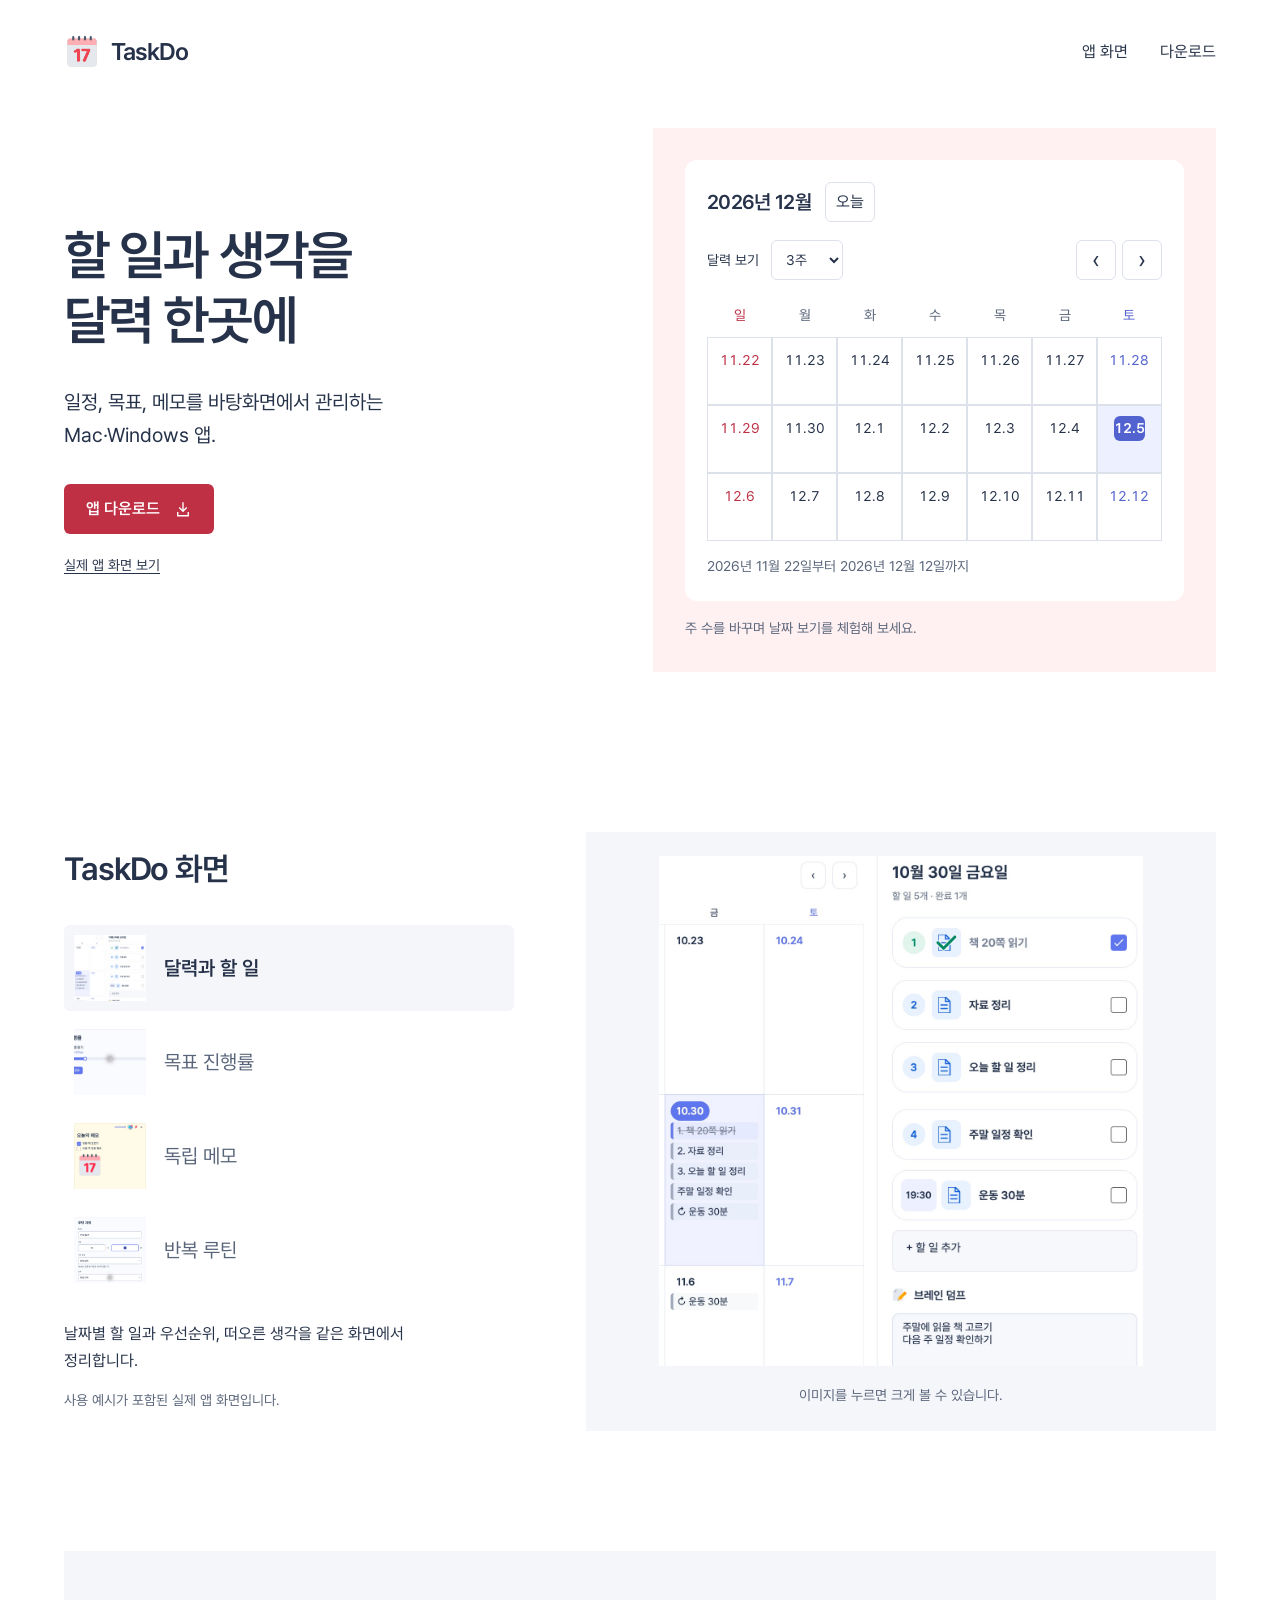
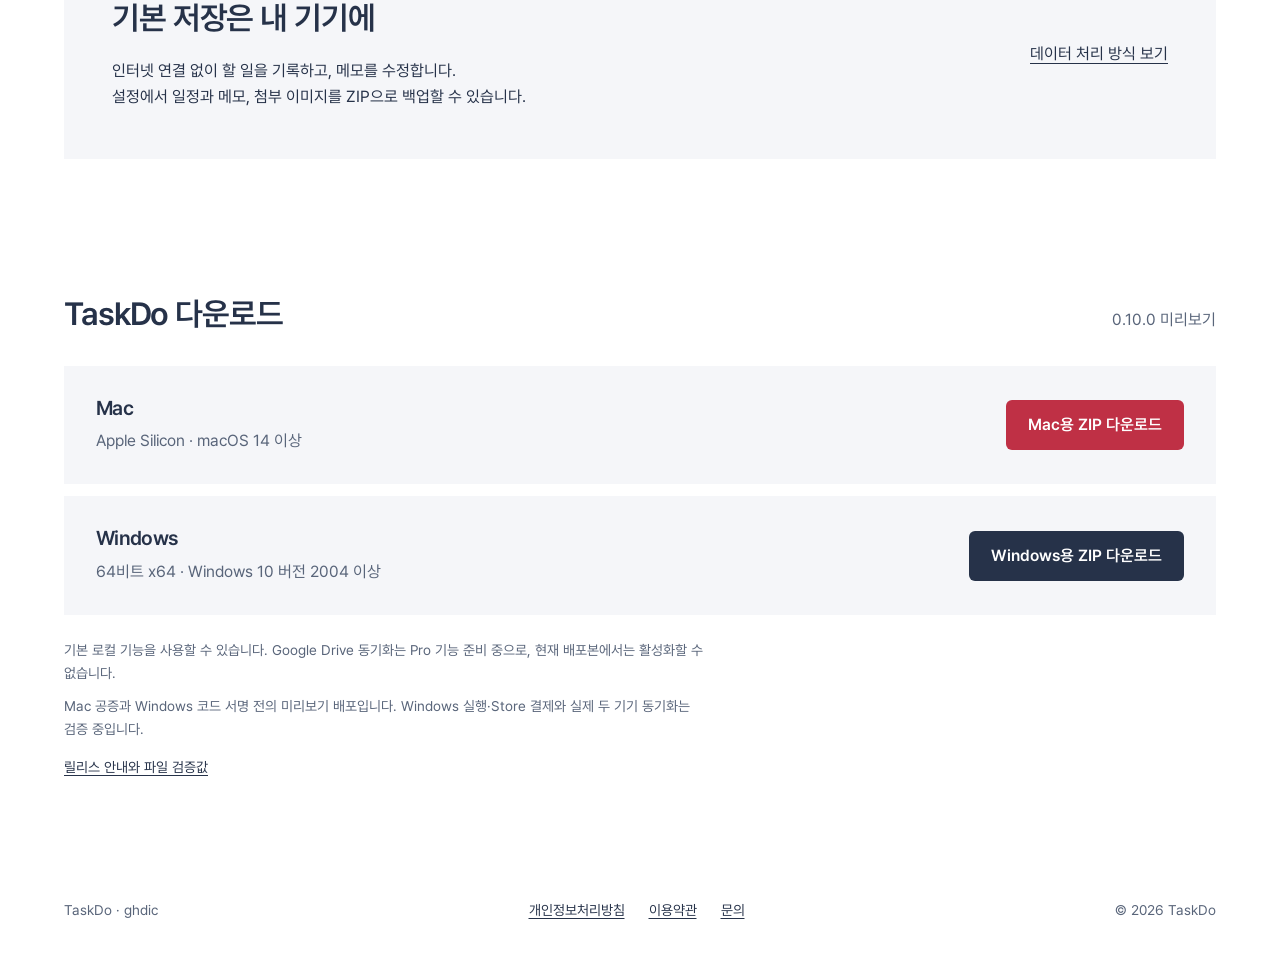
==== index.html @ 5a756013 "feat: add TaskDo homepage, privacy, terms and download links" ====
<!doctype html>
<html lang="ko">
<head>
  <meta charset="utf-8">
  <meta name="viewport" content="width=device-width, initial-scale=1">
  <meta name="description" content="할 일과 목표, 생각과 메모를 바탕화면에서 관리하는 Mac·Windows 앱 TaskDo.">
  <meta name="color-scheme" content="light">
  <meta name="theme-color" content="#ffffff">
  <meta http-equiv="Content-Security-Policy" content="default-src 'self'; script-src 'self'; style-src 'self'; img-src 'self'; font-src 'self'; connect-src 'none'; object-src 'none'; base-uri 'self'; form-action 'none'">
  <title>TaskDo | 달력, 할 일, 메모</title>
  <link rel="canonical" href="https://ghdic.github.io/taskdo-web/">
  <link rel="icon" type="image/png" href="assets/taskdo.png">
  <link rel="stylesheet" href="assets/site.css">
  <meta property="og:title" content="TaskDo | 달력, 할 일, 메모">
  <meta property="og:description" content="할 일과 목표, 생각과 메모를 바탕화면에서 관리하는 Mac·Windows 앱 TaskDo.">
  <meta property="og:type" content="website">
  <meta property="og:url" content="https://ghdic.github.io/taskdo-web/">
  <meta property="og:image" content="https://ghdic.github.io/taskdo-web/assets/taskdo.png">
</head>
<body>
<a class="skip-link" href="#main">본문으로 이동</a>
<header class="site-header wrap">
  <a class="brand" href="./" aria-label="TaskDo 홈"><img src="assets/taskdo.png" width="36" height="36" alt="">TaskDo</a>
  <nav aria-label="주 메뉴"><a href="#screens">앱 화면</a><a href="#download">다운로드</a></nav>
</header>
<main id="main">
  <section class="hero wrap" aria-labelledby="hero-title">
    <div class="hero-copy">
      <h1 id="hero-title">할 일과 생각을<br>달력 한곳에</h1>
      <p>일정, 목표, 메모를 바탕화면에서 관리하는<br class="desktop-break"> Mac·Windows 앱.</p>
      <a class="button" href="#download">앱 다운로드 <svg aria-hidden="true" width="18" height="18" viewBox="0 0 24 24" fill="none" stroke="currentColor" stroke-width="1.8"><path d="M12 3v12m-5-5 5 5 5-5M5 16v5h14v-5"/></svg></a>
      <a class="quiet-link" href="#screens">실제 앱 화면 보기</a>
    </div>
    <div class="calendar-stage">
      <div class="calendar-demo" data-ui data-weeks="3">
        <div class="calendar-heading"><h2 id="calendar-month">달력</h2><button type="button" id="calendar-today">오늘</button></div>
        <div class="calendar-controls">
          <label for="week-count">달력 보기 <select id="week-count"><option value="1">1주</option><option value="2">2주</option><option value="3" selected>3주</option><option value="4">4주</option></select></label>
          <div class="week-navigation"><button type="button" id="previous-week" aria-label="이전 한 주">‹</button><button type="button" id="next-week" aria-label="다음 한 주">›</button></div>
        </div>
        <div class="weekdays" aria-hidden="true"><span>일</span><span>월</span><span>화</span><span>수</span><span>목</span><span>금</span><span>토</span></div>
        <div id="calendar-days" class="calendar-days" aria-label="날짜 보기"></div>
        <p class="calendar-range" id="calendar-range" aria-live="polite">앱에서 1주부터 4주까지 선택할 수 있습니다.</p>
      </div>
      <noscript><p>달력 체험에는 JavaScript가 필요합니다. 다운로드와 정책 페이지는 그대로 사용할 수 있습니다.</p></noscript>
      <p class="preview-note">주 수를 바꾸며 날짜 보기를 체험해 보세요.</p>
    </div>
  </section>

  <section id="screens" class="showcase wrap" aria-labelledby="screens-title">
    <div class="showcase-copy">
      <h2 id="screens-title">TaskDo 화면</h2>
      <div class="screen-tabs" role="tablist" aria-label="앱 기능 화면" aria-orientation="vertical">
        <button type="button" id="tab-tasks" role="tab" aria-selected="true" aria-controls="screen-panel" data-screen="tasks"><img src="assets/screens/tasks.png" alt="" width="72" height="66" loading="lazy"><span>달력과 할 일</span></button>
        <button type="button" id="tab-goals" role="tab" aria-selected="false" aria-controls="screen-panel" tabindex="-1" data-screen="goals"><img src="assets/screens/goals.png" alt="" width="72" height="66" loading="lazy"><span>목표 진행률</span></button>
        <button type="button" id="tab-memo" role="tab" aria-selected="false" aria-controls="screen-panel" tabindex="-1" data-screen="memo"><img src="assets/screens/memo.png" alt="" width="72" height="66" loading="lazy"><span>독립 메모</span></button>
        <button type="button" id="tab-routine" role="tab" aria-selected="false" aria-controls="screen-panel" tabindex="-1" data-screen="routine"><img src="assets/screens/routine.png" alt="" width="72" height="66" loading="lazy"><span>반복 루틴</span></button>
      </div>
      <p id="screen-description">날짜별 할 일과 우선순위, 떠오른 생각을 같은 화면에서 정리합니다.</p>
      <p class="note">사용 예시가 포함된 실제 앱 화면입니다.</p>
    </div>
    <figure id="screen-panel" role="tabpanel" aria-labelledby="tab-tasks" tabindex="0">
      <a id="full-screen-link" href="assets/screens/tasks.png" target="_blank" rel="noopener" aria-label="앱 화면 원본 크게 보기"><img id="feature-screen" src="assets/screens/tasks.png" width="1196" height="1260" alt="달력 옆에 날짜별 할 일과 브레인 덤프를 표시한 TaskDo 화면" loading="lazy"></a>
      <figcaption>이미지를 누르면 크게 볼 수 있습니다.</figcaption>
    </figure>
  </section>

  <section class="local-first wrap" aria-labelledby="local-title">
    <div><h2 id="local-title">기본 저장은 내 기기에</h2><p>인터넷 연결 없이 할 일을 기록하고, 메모를 수정합니다.<br>설정에서 일정과 메모, 첨부 이미지를 ZIP으로 백업할 수 있습니다.</p></div>
    <a class="text-link" href="privacy/">데이터 처리 방식 보기</a>
  </section>

  <section id="download" class="downloads wrap" aria-labelledby="download-title">
    <div class="download-heading"><h2 id="download-title">TaskDo 다운로드</h2><p>0.10.0 미리보기</p></div>
    <div class="download-list">
      <div class="download-row"><div><h3>Mac</h3><p>Apple Silicon · macOS 14 이상</p></div><a class="button" href="https://github.com/ghdic/taskdo-web/releases/download/v0.10.0/TaskDo-0.10.0-macos-arm64.zip">Mac용 ZIP 다운로드</a></div>
      <div class="download-row"><div><h3>Windows</h3><p>64비트 x64 · Windows 10 버전 2004 이상</p></div><a class="button button-secondary" href="https://github.com/ghdic/taskdo-web/releases/download/v0.10.0/TaskDo-0.10.0-windows-x64.zip">Windows용 ZIP 다운로드</a></div>
    </div>
    <div class="release-notes"><p>기본 로컬 기능을 사용할 수 있습니다. Google Drive 동기화는 Pro 기능 준비 중으로, 현재 배포본에서는 활성화할 수 없습니다.</p><p>Mac 공증과 Windows 코드 서명 전의 미리보기 배포입니다. Windows 실행·Store 결제와 실제 두 기기 동기화는 검증 중입니다.</p><a href="https://github.com/ghdic/taskdo-web/releases/tag/v0.10.0">릴리스 안내와 파일 검증값</a></div>
  </section>
</main>
<footer class="site-footer wrap">
  <p>TaskDo · ghdic</p>
  <nav aria-label="정책 및 문의"><a href="privacy/">개인정보처리방침</a><a href="terms/">이용약관</a><a href="mailto:ghdic77@gmail.com">문의</a></nav>
  <p>© 2026 TaskDo</p>
</footer>
<script src="assets/site.js" defer></script>
</body>
</html>
---- assets/site.css ----
@font-face { font-family: Pretendard; src: url("fonts/Pretendard-Regular.otf") format("opentype"); font-style: normal; font-weight: 400; font-display: swap; }
@font-face { font-family: Pretendard; src: url("fonts/Pretendard-SemiBold.otf") format("opentype"); font-style: normal; font-weight: 600 800; font-display: swap; }
:root { --bg: #ffffff; --surface: #f5f6f9; --stage: #fff0f2; --ink: #263249; --muted: #59657a; --accent: #bf3045; --line: #dce1ea; --app-accent: #5262ce; --app-selected: #edf0ff; --radius: 6px; --small: .875rem; --body: 1rem; --lead: 1.25rem; --section: 2rem; --display: clamp(2.5rem,4.2vw,3.75rem); --space: clamp(24px,5vw,80px); }
* { box-sizing: border-box; }
html { scroll-behavior: smooth; scroll-padding-top: 24px; }
body { margin: 0; background: var(--bg); color: var(--ink); font: 400 var(--body)/1.65 Pretendard, "Apple SD Gothic Neo", "Malgun Gothic", sans-serif; word-break: keep-all; overflow-wrap: anywhere; }
a { color: inherit; text-underline-offset: .24em; }
button,select { font: inherit; }
button,a,select { -webkit-tap-highlight-color: transparent; }
button { cursor: pointer; }
button:disabled { cursor: default; }
button:focus-visible,a:focus-visible,select:focus-visible,[tabindex]:focus-visible { outline: 3px solid var(--accent); outline-offset: 5px; }
img { display: block; max-width: 100%; }
h1,h2,h3,p,figure { margin: 0; }
h1,h2,h3 { font-weight: 600; line-height: 1.22; letter-spacing: -.035em; }
h1 { font-size: var(--display); }
h2 { font-size: var(--section); }
h3 { font-size: var(--lead); }
.wrap { width: min(1280px,calc(100% - var(--space)*2)); margin-inline: auto; }
.site-header { display: flex; align-items: center; justify-content: space-between; min-height: 104px; gap: 24px; }
.brand { display: inline-flex; align-items: center; gap: 11px; font-size: 24px; line-height: 1; font-weight: 600; letter-spacing: -.04em; text-decoration: none; }
.site-header nav { display: flex; gap: 32px; }
.site-header nav a { padding-block: 12px; text-decoration: none; }
.site-header nav a:hover,.site-footer a:hover { color: var(--accent); }
.hero { display: grid; grid-template-columns: 1fr 1.04fr; align-items: stretch; min-height: 600px; padding-block: 24px 64px; gap: 48px; }
.hero-copy { align-self: center; padding-block: 48px; }
.hero-copy > p { margin-top: 32px; max-width: 33ch; font-size: var(--lead); }
.button { display: inline-flex; justify-content: center; align-items: center; gap: 14px; min-height: 48px; padding: 12px 22px; border-radius: var(--radius); border: 0; background: var(--accent); color: var(--bg); font-weight: 600; text-decoration: none; transition: background-color 160ms ease-out,transform 160ms ease-out; }
.button:hover { background: #a92539; transform: translateY(-2px); }
.hero-copy .button { margin-top: 32px; }
.quiet-link { display: block; width: fit-content; margin-top: 20px; font-size: var(--small); }
.calendar-stage { background: var(--stage); padding: 32px; display: flex; flex-direction: column; justify-content: center; }
[data-ui] { background: var(--bg); border-radius: 12px; padding: 22px; }
[data-ui] h2 { font-size: var(--lead); }
[data-ui] .calendar-heading { display: flex; align-items: center; gap: 14px; }
[data-ui] button,[data-ui] select { min-height: 40px; padding: 6px 10px; border: 1px solid var(--line); border-radius: var(--radius); color: var(--ink); background: var(--bg); }
[data-ui] button:hover { background: var(--surface); }
[data-ui] .calendar-controls { display: flex; align-items: center; justify-content: space-between; gap: 16px; margin: 18px 0 14px; font-size: var(--small); }
[data-ui] select { margin-left: 8px; min-width: 72px; }
[data-ui] .week-navigation { display: flex; gap: 6px; }
[data-ui] .week-navigation button { width: 40px; font-size: 24px; line-height: 1; }
[data-ui] .weekdays { display: grid; grid-template-columns: repeat(7,minmax(0,1fr)); text-align: center; font-size: var(--small); color: var(--muted); padding-block: 10px; }
[data-ui] .weekdays span:first-child { color: var(--accent); }
[data-ui] .weekdays span:last-child { color: var(--app-accent); }
[data-ui] .calendar-days { display: grid; grid-template-columns: repeat(7,minmax(0,1fr)); grid-auto-rows: minmax(68px,1fr); min-height: 204px; }
[data-ui] .calendar-day { padding: 10px 4px; text-align: center; border: .5px solid var(--line); font-size: var(--small); font-variant-numeric: tabular-nums; }
[data-ui] .calendar-day:nth-child(7n+1) { color: var(--accent); }
[data-ui] .calendar-day:nth-child(7n) { color: var(--app-accent); }
[data-ui] .calendar-day.is-today { background: var(--app-selected); font-weight: 600; }
[data-ui] .calendar-day time { display: inline-flex; min-width: 25px; height: 25px; align-items: center; justify-content: center; }
[data-ui] .is-today time { color: var(--bg); background: var(--app-accent); border-radius: var(--radius); }
.calendar-range { margin-top: 14px; font-size: var(--small); color: var(--muted); }
.preview-note { margin-top: 16px; font-size: var(--small); color: var(--muted); }
.showcase { display: grid; grid-template-columns: 5fr 7fr; gap: 72px; align-items: center; padding-block: 96px; }
.showcase h2 { margin-bottom: 36px; }
.screen-tabs { display: flex; flex-direction: column; gap: 8px; }
.screen-tabs button { display: flex; align-items: center; gap: 18px; padding: 10px; border: 0; border-radius: var(--radius); background: transparent; color: var(--muted); text-align: left; font-size: var(--lead); transition: background-color 160ms ease-out,color 160ms ease-out; }
.screen-tabs button[aria-selected="true"] { background: var(--surface); color: var(--ink); font-weight: 600; }
.screen-tabs button:hover { color: var(--ink); background: var(--surface); }
.screen-tabs img { width: 72px; height: 66px; object-fit: cover; object-position: top; }
#screen-description { margin-top: 28px; max-width: 34ch; min-height: 54px; }
.note { margin-top: 14px; font-size: var(--small); color: var(--muted); }
.showcase figure { background: var(--surface); padding: 24px; min-height: 550px; display: flex; flex-direction: column; justify-content: center; }
.showcase figure a { display: block; }
#feature-screen { width: 100%; height: 510px; object-fit: contain; }
figcaption { margin-top: 18px; color: var(--muted); text-align: center; font-size: var(--small); }
.local-first { display: flex; align-items: center; justify-content: space-between; gap: 40px; background: var(--surface); padding: 48px; margin-block: 24px 64px; }
.local-first p { margin-top: 20px; }
.text-link { flex-shrink: 0; }
.downloads { padding-block: 72px; }
.download-heading { display: flex; align-items: baseline; justify-content: space-between; gap: 20px; }
.download-heading > p { color: var(--muted); }
.download-list { margin-top: 32px; display: grid; gap: 12px; }
.download-row { display: flex; align-items: center; justify-content: space-between; gap: 24px; background: var(--surface); padding: 30px 32px; }
.download-row p { margin-top: 8px; color: var(--muted); }
.button-secondary { background: var(--ink); }
.button-secondary:hover { background: #162137; }
.release-notes { margin-top: 24px; max-width: 80ch; font-size: var(--small); color: var(--muted); }
.release-notes p + p { margin-top: 10px; }
.release-notes a { display: inline-block; margin-top: 14px; color: var(--ink); }
.site-footer { display: flex; align-items: center; justify-content: space-between; flex-wrap: wrap; gap: 24px; padding-block: 40px; font-size: var(--small); color: var(--muted); }
.site-footer nav { display: flex; flex-wrap: wrap; gap: 24px; color: var(--ink); }
.site-footer a { padding-block: 8px; }
.skip-link { position: fixed; top: 12px; left: 12px; padding: 12px 18px; background: var(--ink); color: var(--bg); z-index: 10; transform: translateY(-200%); }
.skip-link:focus { transform: translateY(0); }
.policy { width: min(800px,calc(100% - var(--space)*2)); margin: 32px auto 80px; }
.policy h1 { font-size: clamp(2rem,4vw,3rem); margin-bottom: 16px; }
.policy .policy-meta { color: var(--muted); font-size: var(--small); margin-bottom: 28px; }
.policy > p { margin-bottom: 18px; }
.policy section { margin-top: 48px; }
.policy h2 { font-size: 24px; margin-bottom: 16px; letter-spacing: -.02em; }
.policy h3 { margin: 24px 0 12px; }
.policy p + p { margin-top: 14px; }
.policy ul,.policy ol { padding-left: 22px; margin-block: 16px; }
.policy li + li { margin-top: 8px; }
.policy a { color: var(--accent); }
.policy table { width: 100%; border-collapse: collapse; margin-block: 20px; }
.policy th,.policy td { text-align: left; padding: 16px; border: 1px solid var(--line); vertical-align: top; }
.policy th { background: var(--surface); font-weight: 600; }
.policy .table-wrap { overflow-x: auto; }
.policy .table-wrap table { min-width: 560px; }
@keyframes arrive { from { opacity: 0; transform: translateY(12px); } to { opacity: 1; transform: translateY(0); } }
.hero-copy h1,.hero-copy > p,.hero-copy .button,.hero-copy .quiet-link,.calendar-stage,.showcase-copy,.showcase figure,.local-first,.download-row { animation: arrive 520ms ease-out both; }
.hero-copy > p { animation-delay: 60ms; }
.calendar-stage { animation-delay: 100ms; }
@media (max-width: 900px) {
  .hero { gap: 24px; grid-template-columns: 1fr 1fr; min-height: 0; }
  .calendar-stage { padding: 20px; }
  [data-ui] { padding: 16px; }
  .showcase { gap: 32px; grid-template-columns: 5fr 7fr; }
  .showcase figure { min-height: 450px; padding: 18px; }
  #feature-screen { height: 420px; }
  .local-first { padding: 32px; flex-direction: column; align-items: flex-start; gap: 24px; }
  .screen-tabs button { font-size: var(--body); gap: 12px; }
  .screen-tabs img { width: 52px; height: 52px; }
}
@media (max-width: 650px) {
  :root { --space: 24px; --section: 1.75rem; }
  .site-header { min-height: 86px; gap: 20px; }
  .brand { font-size: 22px; gap: 9px; }
  .brand img { width: 30px; height: 30px; }
  .site-header nav { gap: 18px; font-size: var(--small); }
  .hero { grid-template-columns: 1fr; padding-block: 12px 32px; gap: 32px; }
  .hero-copy { padding: 18px 0 0; }
  .hero-copy > p { margin-top: 24px; font-size: 18px; }
  .hero-copy .button { margin-top: 24px; }
  .desktop-break { display: none; }
  .calendar-stage { padding: 18px; }
  [data-ui] { padding: 16px; }
  [data-ui] .calendar-heading { gap: 10px; }
  [data-ui] .calendar-controls { gap: 8px; }
  [data-ui] .calendar-days { grid-auto-rows: minmax(56px,1fr); min-height: 168px; }
  [data-ui] .calendar-day { padding: 8px 0; font-size: 13px; }
  .showcase { grid-template-columns: 1fr; padding-block: 48px; gap: 28px; }
  .showcase h2 { margin-bottom: 24px; }
  .screen-tabs { display: grid; grid-template-columns: 1fr 1fr; gap: 8px; }
  .screen-tabs button { padding: 8px; gap: 9px; font-size: var(--small); min-height: 60px; }
  .screen-tabs img { width: 40px; height: 44px; }
  #screen-description { min-height: 0; margin-top: 24px; }
  .showcase figure { min-height: 0; padding: 16px; }
  #feature-screen { height: 400px; }
  .local-first { width: 100%; padding: 32px var(--space); margin-block: 0 24px; }
  .local-first br { display: none; }
  .downloads { padding-block: 40px; }
  .download-heading { align-items: flex-start; flex-direction: column; gap: 12px; }
  .download-row { align-items: flex-start; flex-direction: column; padding: 24px; gap: 20px; }
  .download-row .button { width: 100%; padding-inline: 12px; }
  .site-footer { align-items: flex-start; flex-direction: column; gap: 16px; padding-block: 32px; }
  .site-footer nav { gap: 16px; }
  .policy { margin-top: 24px; }
  .policy h2 { font-size: 22px; }
}
@media (prefers-reduced-motion: reduce) {
  html { scroll-behavior: auto; }
  *,*::before,*::after { animation: none !important; transition: none !important; }
}
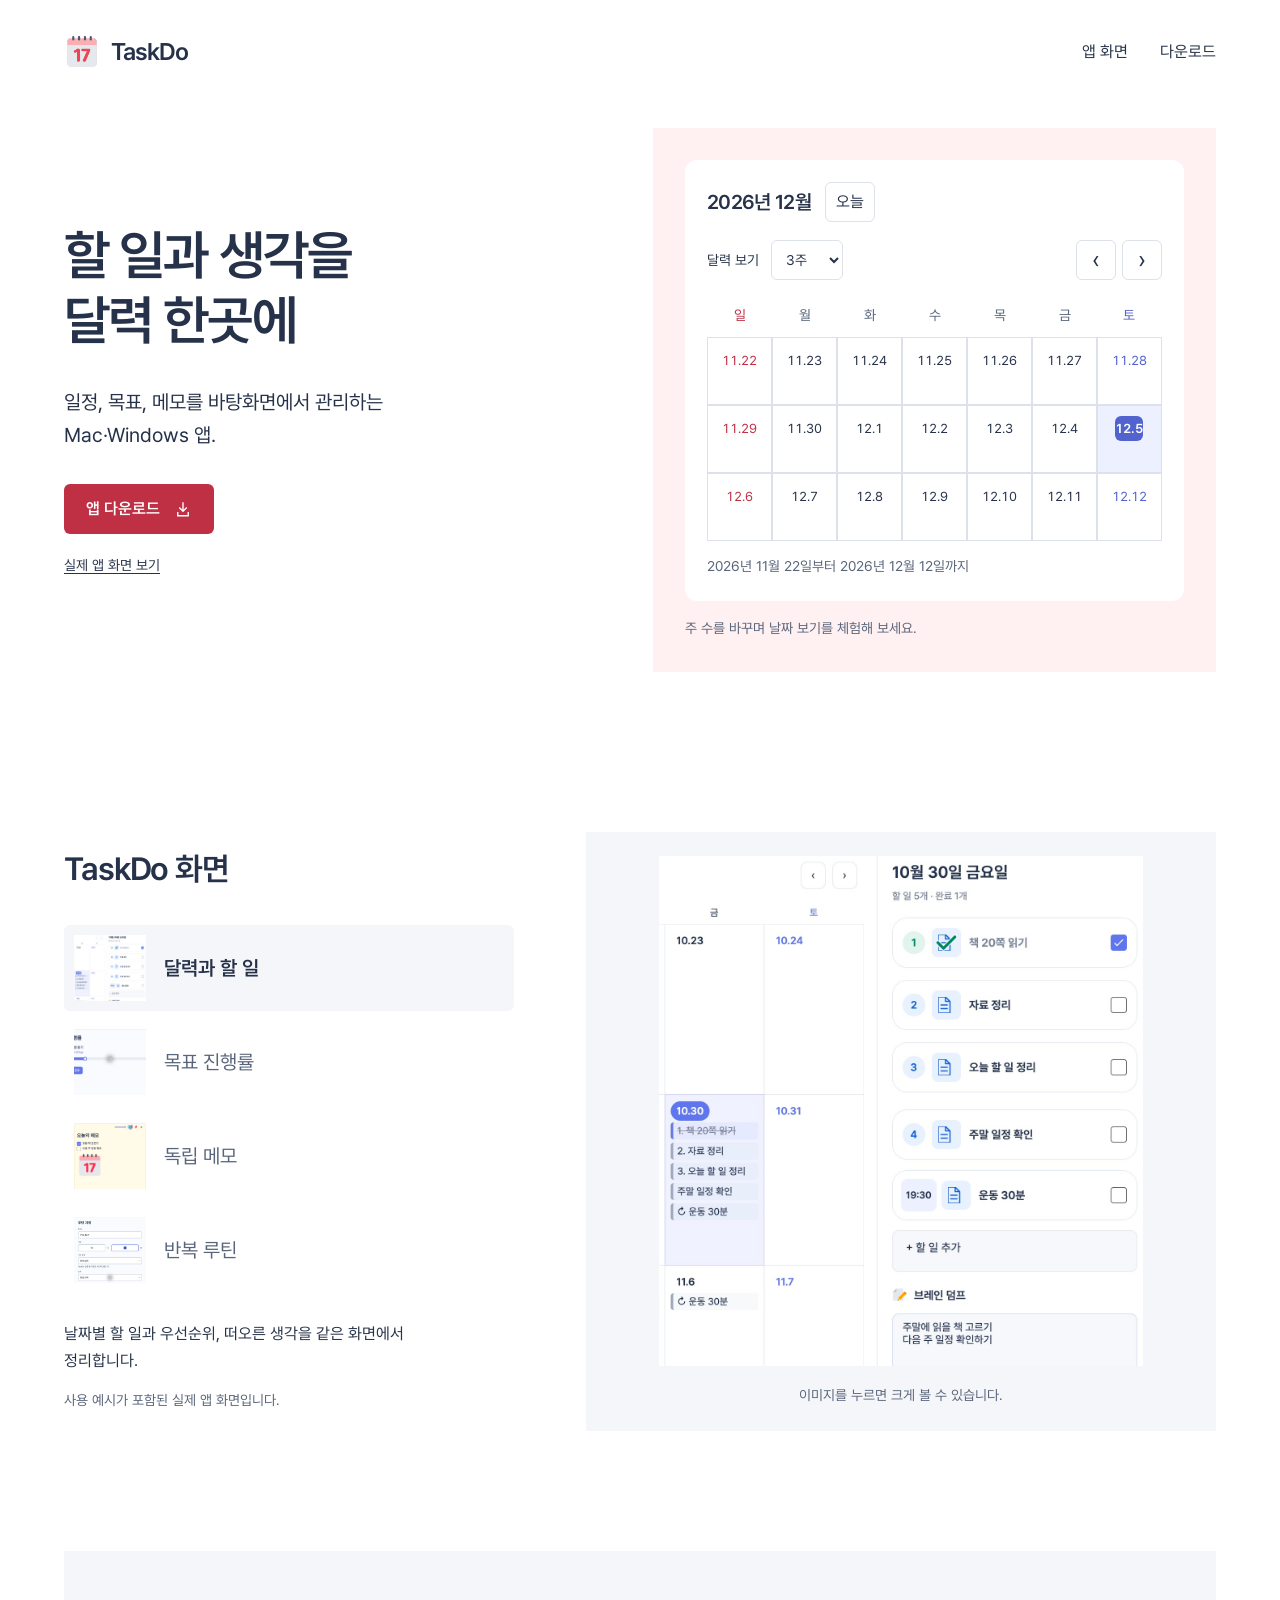
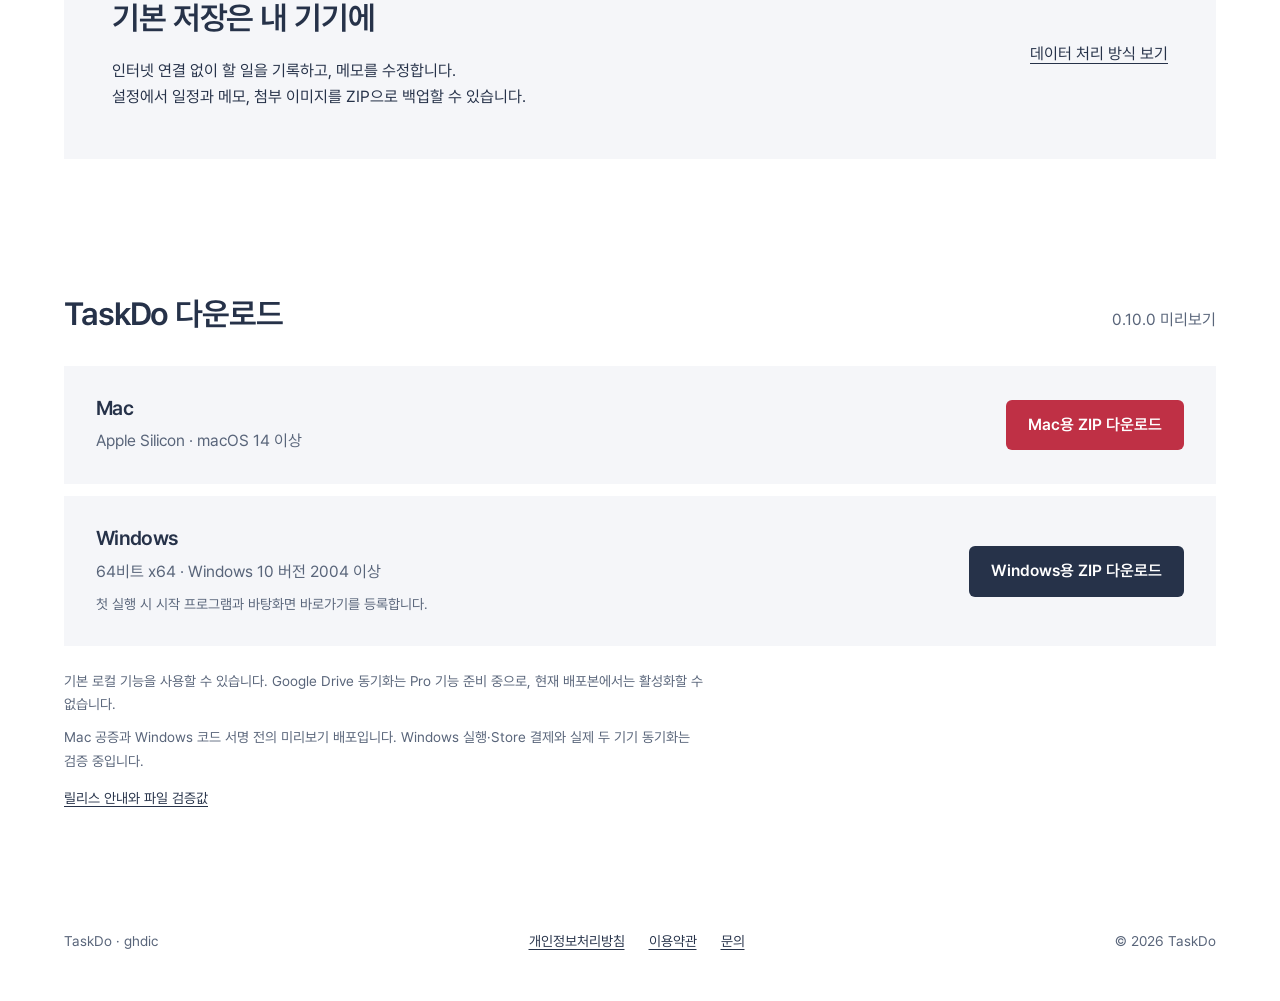
==== commit 3c294b0f: "fix: improve tablet dates and mobile privacy readability" ====
--- a/index.html
+++ b/index.html
@@ -74,7 +74,7 @@
     <div class="download-heading"><h2 id="download-title">TaskDo 다운로드</h2><p>0.10.0 미리보기</p></div>
     <div class="download-list">
       <div class="download-row"><div><h3>Mac</h3><p>Apple Silicon · macOS 14 이상</p></div><a class="button" href="https://github.com/ghdic/taskdo-web/releases/download/v0.10.0/TaskDo-0.10.0-macos-arm64.zip">Mac용 ZIP 다운로드</a></div>
-      <div class="download-row"><div><h3>Windows</h3><p>64비트 x64 · Windows 10 버전 2004 이상</p></div><a class="button button-secondary" href="https://github.com/ghdic/taskdo-web/releases/download/v0.10.0/TaskDo-0.10.0-windows-x64.zip">Windows용 ZIP 다운로드</a></div>
+      <div class="download-row"><div><h3>Windows</h3><p>64비트 x64 · Windows 10 버전 2004 이상</p><p class="note">첫 실행 시 시작 프로그램과 바탕화면 바로가기를 등록합니다.</p></div><a class="button button-secondary" href="https://github.com/ghdic/taskdo-web/releases/download/v0.10.0/TaskDo-0.10.0-windows-x64.zip">Windows용 ZIP 다운로드</a></div>
     </div>
     <div class="release-notes"><p>기본 로컬 기능을 사용할 수 있습니다. Google Drive 동기화는 Pro 기능 준비 중으로, 현재 배포본에서는 활성화할 수 없습니다.</p><p>Mac 공증과 Windows 코드 서명 전의 미리보기 배포입니다. Windows 실행·Store 결제와 실제 두 기기 동기화는 검증 중입니다.</p><a href="https://github.com/ghdic/taskdo-web/releases/tag/v0.10.0">릴리스 안내와 파일 검증값</a></div>
   </section>
--- a/assets/site.css
+++ b/assets/site.css
@@ -43,11 +43,11 @@
 [data-ui] .weekdays span:first-child { color: var(--accent); }
 [data-ui] .weekdays span:last-child { color: var(--app-accent); }
 [data-ui] .calendar-days { display: grid; grid-template-columns: repeat(7,minmax(0,1fr)); grid-auto-rows: minmax(68px,1fr); min-height: 204px; }
-[data-ui] .calendar-day { padding: 10px 4px; text-align: center; border: .5px solid var(--line); font-size: var(--small); font-variant-numeric: tabular-nums; }
+[data-ui] .calendar-day { padding: 10px 1px; white-space: nowrap; text-align: center; border: .5px solid var(--line); font-size: 13px; font-variant-numeric: tabular-nums; }
 [data-ui] .calendar-day:nth-child(7n+1) { color: var(--accent); }
 [data-ui] .calendar-day:nth-child(7n) { color: var(--app-accent); }
 [data-ui] .calendar-day.is-today { background: var(--app-selected); font-weight: 600; }
-[data-ui] .calendar-day time { display: inline-flex; min-width: 25px; height: 25px; align-items: center; justify-content: center; }
+[data-ui] .calendar-day time { white-space: nowrap; display: inline-flex; min-width: 25px; height: 25px; align-items: center; justify-content: center; }
 [data-ui] .is-today time { color: var(--bg); background: var(--app-accent); border-radius: var(--radius); }
 .calendar-range { margin-top: 14px; font-size: var(--small); color: var(--muted); }
 .preview-note { margin-top: 16px; font-size: var(--small); color: var(--muted); }
@@ -149,6 +149,9 @@
   .site-footer nav { gap: 16px; }
   .policy { margin-top: 24px; }
   .policy h2 { font-size: 22px; }
+  .policy .table-wrap table { min-width: 0; table-layout: fixed; }
+  .policy th,.policy td { padding: 12px; }
+  .policy th:first-child { width: 34%; }
 }
 @media (prefers-reduced-motion: reduce) {
   html { scroll-behavior: auto; }
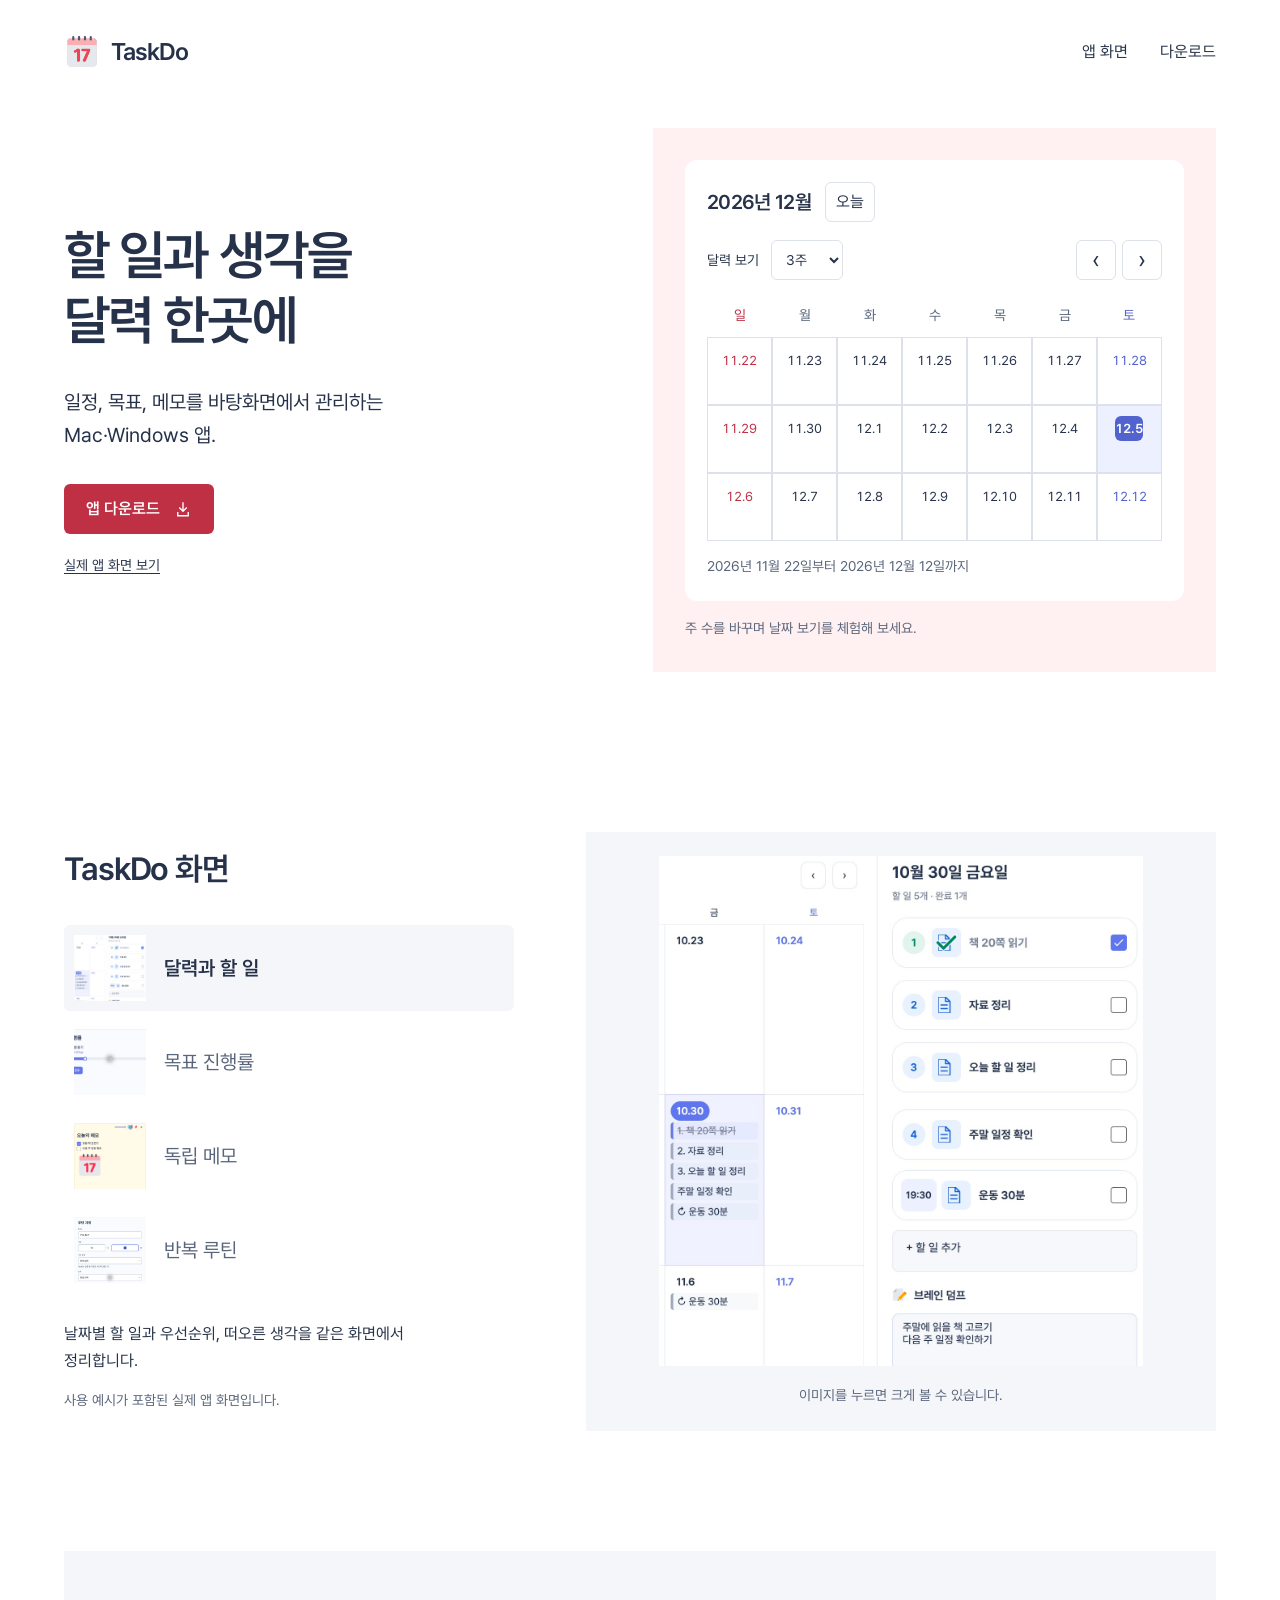
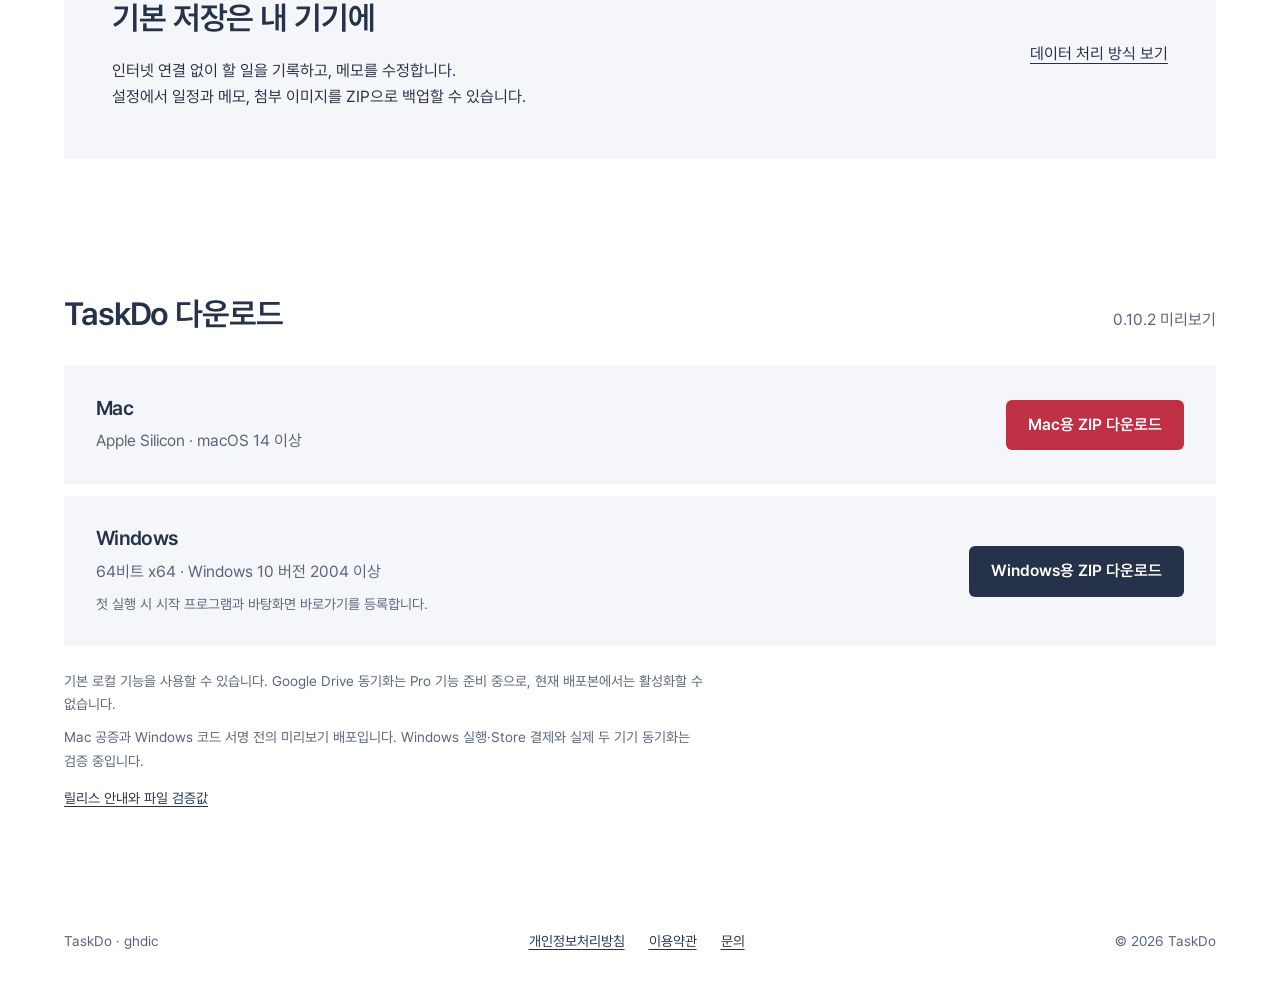
==== commit 1a52cecf: "chore: update TaskDo downloads to version 0.10.2" ====
--- a/index.html
+++ b/index.html
@@ -71,12 +71,12 @@
   </section>
 
   <section id="download" class="downloads wrap" aria-labelledby="download-title">
-    <div class="download-heading"><h2 id="download-title">TaskDo 다운로드</h2><p>0.10.0 미리보기</p></div>
+    <div class="download-heading"><h2 id="download-title">TaskDo 다운로드</h2><p>0.10.2 미리보기</p></div>
     <div class="download-list">
-      <div class="download-row"><div><h3>Mac</h3><p>Apple Silicon · macOS 14 이상</p></div><a class="button" href="https://github.com/ghdic/taskdo-web/releases/download/v0.10.0/TaskDo-0.10.0-macos-arm64.zip">Mac용 ZIP 다운로드</a></div>
-      <div class="download-row"><div><h3>Windows</h3><p>64비트 x64 · Windows 10 버전 2004 이상</p><p class="note">첫 실행 시 시작 프로그램과 바탕화면 바로가기를 등록합니다.</p></div><a class="button button-secondary" href="https://github.com/ghdic/taskdo-web/releases/download/v0.10.0/TaskDo-0.10.0-windows-x64.zip">Windows용 ZIP 다운로드</a></div>
+      <div class="download-row"><div><h3>Mac</h3><p>Apple Silicon · macOS 14 이상</p></div><a class="button" href="https://github.com/ghdic/taskdo-web/releases/download/v0.10.2/TaskDo-0.10.2-macos-arm64.zip">Mac용 ZIP 다운로드</a></div>
+      <div class="download-row"><div><h3>Windows</h3><p>64비트 x64 · Windows 10 버전 2004 이상</p><p class="note">첫 실행 시 시작 프로그램과 바탕화면 바로가기를 등록합니다.</p></div><a class="button button-secondary" href="https://github.com/ghdic/taskdo-web/releases/download/v0.10.2/TaskDo-0.10.2-windows-x64.zip">Windows용 ZIP 다운로드</a></div>
     </div>
-    <div class="release-notes"><p>기본 로컬 기능을 사용할 수 있습니다. Google Drive 동기화는 Pro 기능 준비 중으로, 현재 배포본에서는 활성화할 수 없습니다.</p><p>Mac 공증과 Windows 코드 서명 전의 미리보기 배포입니다. Windows 실행·Store 결제와 실제 두 기기 동기화는 검증 중입니다.</p><a href="https://github.com/ghdic/taskdo-web/releases/tag/v0.10.0">릴리스 안내와 파일 검증값</a></div>
+    <div class="release-notes"><p>기본 로컬 기능을 사용할 수 있습니다. Google Drive 동기화는 Pro 기능 준비 중으로, 현재 배포본에서는 활성화할 수 없습니다.</p><p>Mac 공증과 Windows 코드 서명 전의 미리보기 배포입니다. Windows 실행·Store 결제와 실제 두 기기 동기화는 검증 중입니다.</p><a href="https://github.com/ghdic/taskdo-web/releases/tag/v0.10.2">릴리스 안내와 파일 검증값</a></div>
   </section>
 </main>
 <footer class="site-footer wrap">
